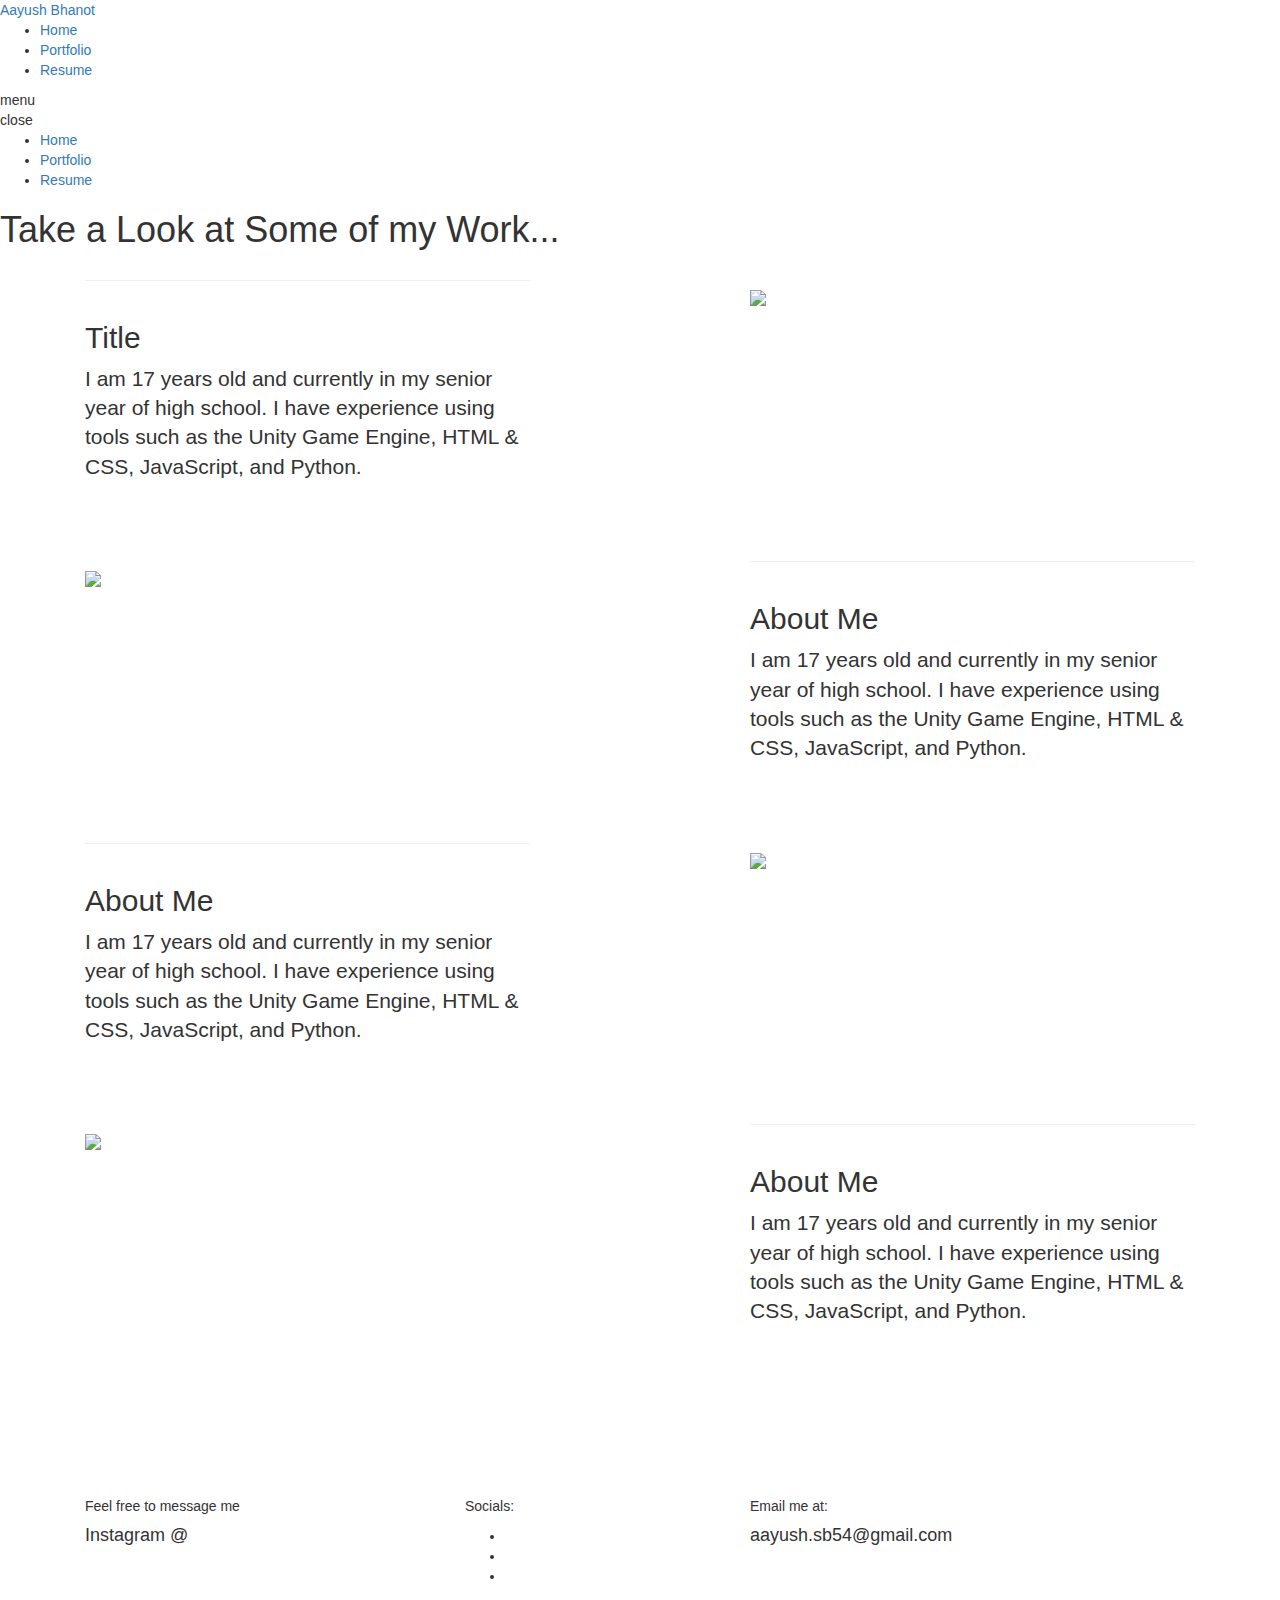
==== portfolio.html @ a263443d "Update portfolio.html" ====
<!DOCTYPE html>
<html lang="en">
<head>
      <meta charset="UTF-8">
      <meta name="viewport" content="width=device-width, initial-scale=1.0">
      <meta http-equiv="X-UA-Compatible" content="ie=edge">
      <meta name="author" content="harrnish">

      <title></title>

      <link rel="stylesheet" href="style.css">

      <link rel="stylesheet" href="https://stackpath.bootstrapcdn.com/bootstrap/4.3.1/css/bootstrap.min.css">
      <script src="https://stackpath.bootstrapcdn.com/bootstrap/4.3.1/js/bootstrap.min.js"></script>
      <meta name="viewport" content="width=device-width,initial-scale=1.0,minimum-scale=1.0,maximum-scale=1.0">
      <link rel='stylesheet' href='https://maxcdn.bootstrapcdn.com/bootstrap/3.3.5/css/bootstrap.min.css'>
      <link rel='stylesheet' href='https://maxcdn.bootstrapcdn.com/font-awesome/4.4.0/css/font-awesome.min.css'>
      <link href="https://fonts.googleapis.com/css?family=Roboto+Mono:10000000,100i,300,300i,400,400i,500,500i,700,600" rel="stylesheet">
    
      <script src="effect1.js"></script>

      <link rel="stylesheet" href="animate.css">
      <script src="effect2.js"></script>

</head>
<body>

    <div class = "wrapper">
        <nav>
            <span id="brand">
                  <a href="index.html">Aayush Bhanot</a>
            </span>

            <ul id="menu">
                  <li><a href="index.html">Home<span></span></a></li>
                  <li><a href="portfolio.html">Portfolio<span></span></a></li>
                  <li><a target="_blank" href="Aayush Bhanot Resume.pdf">Resume<span></span></a></li>
                </ul>

            <div id="toggle">
                  <div class="span">menu</div>
            </div>

      </nav>

      <div id="resize">
            <div class="close-btn">close</div>

            <ul id="menu">
              <li><a href="index.html">Home<span></span></a></li>
              <li><a href="portfolio.html">Portfolio<span></span></a></li>
              <li><a target="_blank" href="Aayush Bhanot Resume.pdf">Resume<span></span></a></li>
            </ul>
      </div>

      <div class="hero">
        <div class="header">
              <h1 class="line anim-typewriter">Take a Look at Some of my Work...</h1>
        </div>
  </div>

  <div   class="content-section-a">
    <div class="container">
      <div class="row">
        <div class="col-lg-5 col-md-6">
          <hr class="section-heading-spacer">
          <div class="clearfix"></div>
          <h2 class="section-heading wow fadeInUp"  data-wow-delay="0.3s">Title</h2>
          <p class="lead wow fadeIn"data-wow-delay="0.3s"> I am 17 years old and currently in my senior year of high school. I have experience using tools such as the Unity Game Engine, HTML & CSS, JavaScript, and Python.</p>
        </div>
        <div class="col-lg-5 col-lg-offset-2 col-sm-6">
          <img class = "wow fadeIn" data-wow-delay="0.3s"style = "width: 100%; max-width: 600px;height: auto; margin-top: 30px;"src="https://dotnet.microsoft.com/static/images/games/unity/unity-engine-landscape-swimlane.png?v=jKQMF03-gMEVDN7AWryoJv1UnVPPRUk-ARydxFV9o5k">
        </div>
      </div>
    </div>
  </div>

  <br>
  <br>

  <div class="content-section-b">
    <div class="container">
      <div class="row">
        <div class="col-lg-5 col-lg-offset-1 col-sm-push-6 col-sm-6">
          <hr class="section-heading-spacer">
          <div class="clearfix"></div>
          <h2 class="section-heading wow fadeInUp"  data-wow-delay="0.4s">About Me</h2>
          <p class="lead wow fadeIn"data-wow-delay="0.4s"> I am 17 years old and currently in my senior year of high school. I have experience using tools such as the Unity Game Engine, HTML & CSS, JavaScript, and Python.</p>
        </div>
        <div class="col-lg-5 col-sm-pull-6 col-sm-6">
            <img class = "wow fadeIn" data-wow-delay="0.4s"style = "width: 100%; max-width: 600px;height: auto; margin-top: 30px;"src="https://dotnet.microsoft.com/static/images/games/unity/unity-engine-landscape-swimlane.png?v=jKQMF03-gMEVDN7AWryoJv1UnVPPRUk-ARydxFV9o5k">
        </div>
      </div>
    </div>
  </div>
  <br>
  <br>
  <div   class="content-section-a">
    <div class="container">
      <div class="row">
        <div class="col-lg-5 col-md-6">
          <hr class="section-heading-spacer">
          <div class="clearfix"></div>
          <h2 class="section-heading wow fadeInUp"  data-wow-delay="0.45s">About Me</h2>
          <p class="lead wow fadeIn"data-wow-delay="0.45s"> I am 17 years old and currently in my senior year of high school. I have experience using tools such as the Unity Game Engine, HTML & CSS, JavaScript, and Python.</p>
        </div>
        <div class="col-lg-5 col-lg-offset-2 col-sm-6">
          <img class = "wow fadeIn" data-wow-delay="0.45s"style = "width: 100%; max-width: 600px;height: auto; margin-top: 30px;"src="https://dotnet.microsoft.com/static/images/games/unity/unity-engine-landscape-swimlane.png?v=jKQMF03-gMEVDN7AWryoJv1UnVPPRUk-ARydxFV9o5k">
        </div>
      </div>
    </div>
  </div>
  <br><br>
  <div class="content-section-b">
    <div class="container">
      <div class="row">
        <div class="col-lg-5 col-lg-offset-1 col-sm-push-6 col-sm-6">
          <hr class="section-heading-spacer">
          <div class="clearfix"></div>
          <h2 class="section-heading wow fadeInUp"  data-wow-delay="0.5s">About Me</h2>
          <p class="lead wow fadeIn"data-wow-delay="0.5s"> I am 17 years old and currently in my senior year of high school. I have experience using tools such as the Unity Game Engine, HTML & CSS, JavaScript, and Python.</p>
        </div>
        <div class="col-lg-5 col-sm-pull-6 col-sm-6">
            <img class = "wow fadeIn" data-wow-delay="0.5s"style = "width: 100%; max-width: 600px;height: auto; margin-top: 30px;"src="https://dotnet.microsoft.com/static/images/games/unity/unity-engine-landscape-swimlane.png?v=jKQMF03-gMEVDN7AWryoJv1UnVPPRUk-ARydxFV9o5k">
        </div>
      </div>
    </div>
  </div>
  <br><br>



















    
  <div class="footer">
    <div class="container">
          <br><br>

          <div class="collab">
                <div class="row">
                      <div class="col-lg-12">
                            <p class="wow fadeInUp"></p>
                      </div>
                </div>
          </div>

          <br>

          <div class="hr">
                <div class="row"></div>
          </div>

          <br><br>

          <div class="info">
                <div class="row">
                      <div class="col-lg-4" id="personal">
                            <p class="wow fadeInUp">Feel free to message me</p>
                            <h4 class="wow fadeInUp" data-wow-delay="0.2s">Instagram @</h4>
                            <br><br>
                      </div>

                      <div class="col-lg-3" id="media">
                            <p class="wow fadeInUp" data-wow-delay="0s">Socials:</p>

                            <ul>
                                <li id="fb" class="wow fadeInUp" data-wow-delay="0.4s"><a target="_blank" href = "https://codepen.io/AayushBh" style = "color: white; ">&nbsp;&nbsp;CodePen</a></li>
                                <li id="ig" class="wow fadeInUp" data-wow-delay="0.6s"><a target="_blank" href = "https://codepen.io/AayushBh" style = "color: white; ">Instagram</a></li>
                                <li id="tw" class="wow fadeInUp" data-wow-delay="0.7s"><a target="_blank" href = "https://simmer.io/@AayushB" style = "color: white; ">Simmer.io</a></li>
                            </ul>

                            <br><br>
                      </div>

                      <div class="col-lg-4" id="address">
                            <p class="wow fadeInUp" data-wow-delay="0.3s"> Email me at: </p>
                            <h4 class="wow fadeInUp" data-wow-delay="0.2s"> aayush.sb54@gmail.com </h4>
                            <br><br>
                      </div>
                </div>
          </div>
    </div>
</div>
<!--------------- footer ends here --------------->

<br><br><br><br>





    </div>


    <script src="https://cdnjs.cloudflare.com/ajax/libs/gsap/2.1.2/TweenMax.min.js"></script>

    <script src="https://code.jquery.com/jquery-3.4.1.js"></script>
    <script type="text/javascript">


    $("#toggle").click(function() {
          $(this).toggleClass('on');
          $("#resize").toggleClass("active");
    });

    $("#resize ul li a").click(function() {
          $(this).toggleClass('on');
          $("#resize").toggleClass("active");
    });

    $(".close-btn").click(function() {
          $(this).toggleClass('on');
          $("#resize").toggleClass("active");
    });




    TweenMax.from("#brand", 1, {
            delay: 0.25,
            y: 5,
            opacity: 0,
            ease: Expo.easeInOut
      })

      TweenMax.staggerFrom("#menu li a", 1, {
            delay: 0.4,
            opacity: 0,
            ease: Expo.easeInOut
      }, 0.1);



    new WOW().init();

    </script>
</body>




</html>
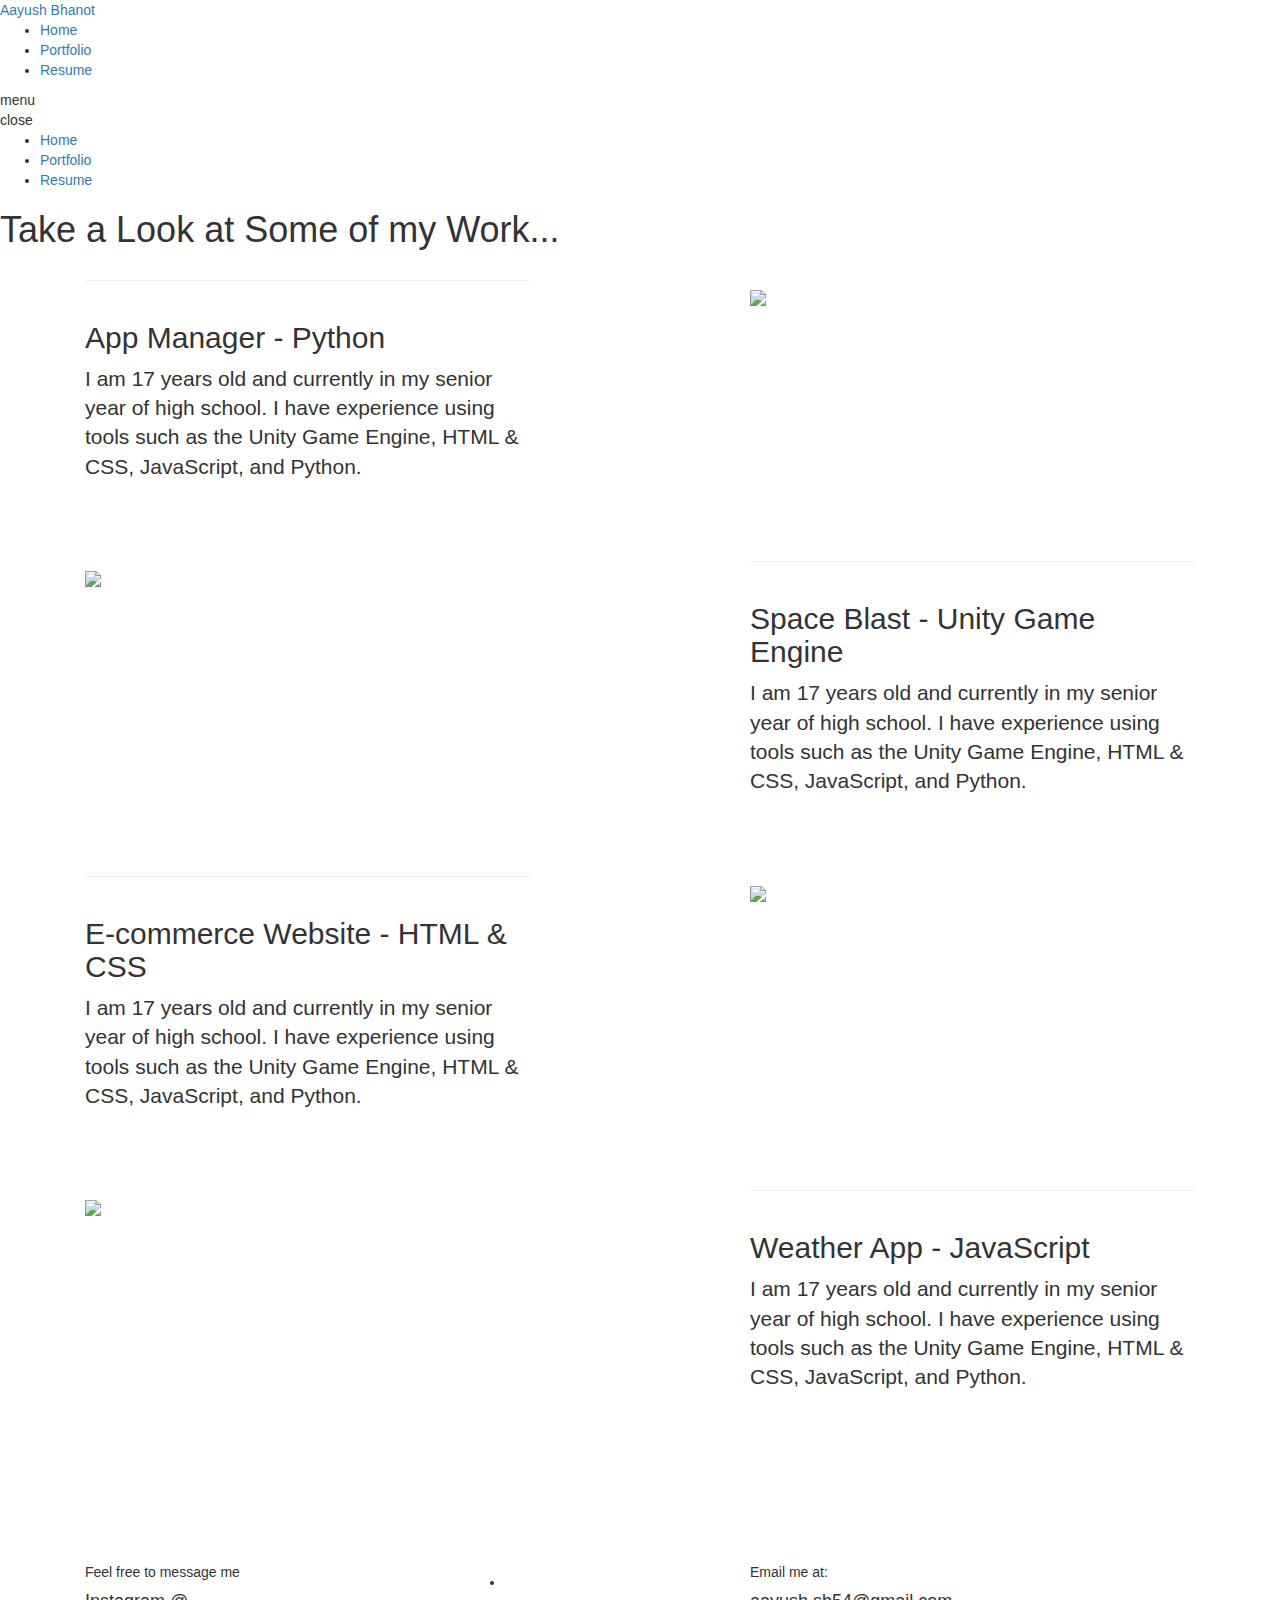
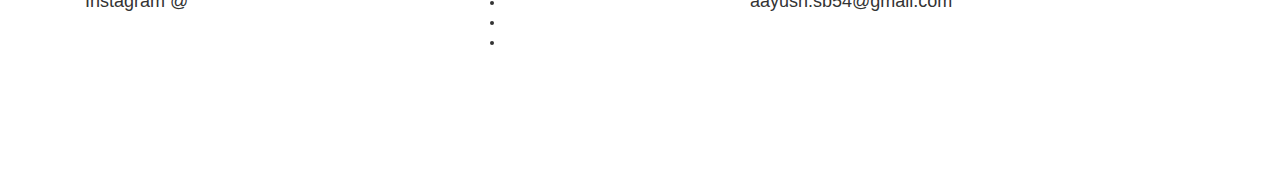
==== commit b1cc43e0: "Additions" ====
--- a/portfolio.html
+++ b/portfolio.html
@@ -56,6 +56,7 @@
       <div class="hero">
         <div class="header">
               <h1 class="line anim-typewriter">Take a Look at Some of my Work...</h1>
+              
         </div>
   </div>
 
@@ -65,7 +66,7 @@
         <div class="col-lg-5 col-md-6">
           <hr class="section-heading-spacer">
           <div class="clearfix"></div>
-          <h2 class="section-heading wow fadeInUp"  data-wow-delay="0.3s">Title</h2>
+          <h2 class="section-heading wow fadeInUp"  data-wow-delay="0.3s">App Manager - Python</h2>
           <p class="lead wow fadeIn"data-wow-delay="0.3s"> I am 17 years old and currently in my senior year of high school. I have experience using tools such as the Unity Game Engine, HTML & CSS, JavaScript, and Python.</p>
         </div>
         <div class="col-lg-5 col-lg-offset-2 col-sm-6">
@@ -84,7 +85,7 @@
         <div class="col-lg-5 col-lg-offset-1 col-sm-push-6 col-sm-6">
           <hr class="section-heading-spacer">
           <div class="clearfix"></div>
-          <h2 class="section-heading wow fadeInUp"  data-wow-delay="0.4s">About Me</h2>
+          <h2 class="section-heading wow fadeInUp"  data-wow-delay="0.4s">Space Blast - Unity Game Engine</h2>
           <p class="lead wow fadeIn"data-wow-delay="0.4s"> I am 17 years old and currently in my senior year of high school. I have experience using tools such as the Unity Game Engine, HTML & CSS, JavaScript, and Python.</p>
         </div>
         <div class="col-lg-5 col-sm-pull-6 col-sm-6">
@@ -101,7 +102,7 @@
         <div class="col-lg-5 col-md-6">
           <hr class="section-heading-spacer">
           <div class="clearfix"></div>
-          <h2 class="section-heading wow fadeInUp"  data-wow-delay="0.45s">About Me</h2>
+          <h2 class="section-heading wow fadeInUp"  data-wow-delay="0.45s">E-commerce Website - HTML & CSS</h2>
           <p class="lead wow fadeIn"data-wow-delay="0.45s"> I am 17 years old and currently in my senior year of high school. I have experience using tools such as the Unity Game Engine, HTML & CSS, JavaScript, and Python.</p>
         </div>
         <div class="col-lg-5 col-lg-offset-2 col-sm-6">
@@ -117,7 +118,7 @@
         <div class="col-lg-5 col-lg-offset-1 col-sm-push-6 col-sm-6">
           <hr class="section-heading-spacer">
           <div class="clearfix"></div>
-          <h2 class="section-heading wow fadeInUp"  data-wow-delay="0.5s">About Me</h2>
+          <h2 class="section-heading wow fadeInUp"  data-wow-delay="0.5s">Weather App - JavaScript</h2>
           <p class="lead wow fadeIn"data-wow-delay="0.5s"> I am 17 years old and currently in my senior year of high school. I have experience using tools such as the Unity Game Engine, HTML & CSS, JavaScript, and Python.</p>
         </div>
         <div class="col-lg-5 col-sm-pull-6 col-sm-6">
@@ -176,12 +177,14 @@
                       </div>
 
                       <div class="col-lg-3" id="media">
-                            <p class="wow fadeInUp" data-wow-delay="0s">Socials:</p>
-
-                            <ul>
-                                <li id="fb" class="wow fadeInUp" data-wow-delay="0.4s"><a target="_blank" href = "https://codepen.io/AayushBh" style = "color: white; ">&nbsp;&nbsp;CodePen</a></li>
-                                <li id="ig" class="wow fadeInUp" data-wow-delay="0.6s"><a target="_blank" href = "https://codepen.io/AayushBh" style = "color: white; ">Instagram</a></li>
-                                <li id="tw" class="wow fadeInUp" data-wow-delay="0.7s"><a target="_blank" href = "https://simmer.io/@AayushB" style = "color: white; ">Simmer.io</a></li>
+                            <p class="wow fadeInUp" data-wow-delay="0s"></p>
+
+                            <ul style = "align-items: center;">
+                                 <li id="fb" class="wow fadeInUp" data-wow-delay="0.4s"><a target="_blank" href = "https://codepen.io/AayushBh" style = "color: white; ">CodePen</a></li>
+                                  <li id="ig" class="wow fadeInUp" data-wow-delay="0.5s"><a target="_blank" href = "https://codepen.io/AayushBh" style = "color: white; ">Instagram</a></li>
+                                  <li id="tw" class="wow fadeInUp" data-wow-delay="0.6s"><a target="_blank" href = "https://simmer.io/@AayushB" style = "color: white; ">Simmer.io</a></li>
+                                  <li id="tw" class="wow fadeInUp" data-wow-delay="0.7s"><a target="_blank" href = "https://github.com/Aayush-B" style = "color: white; ">GitHub</a></li>
+
                             </ul>
 
                             <br><br>
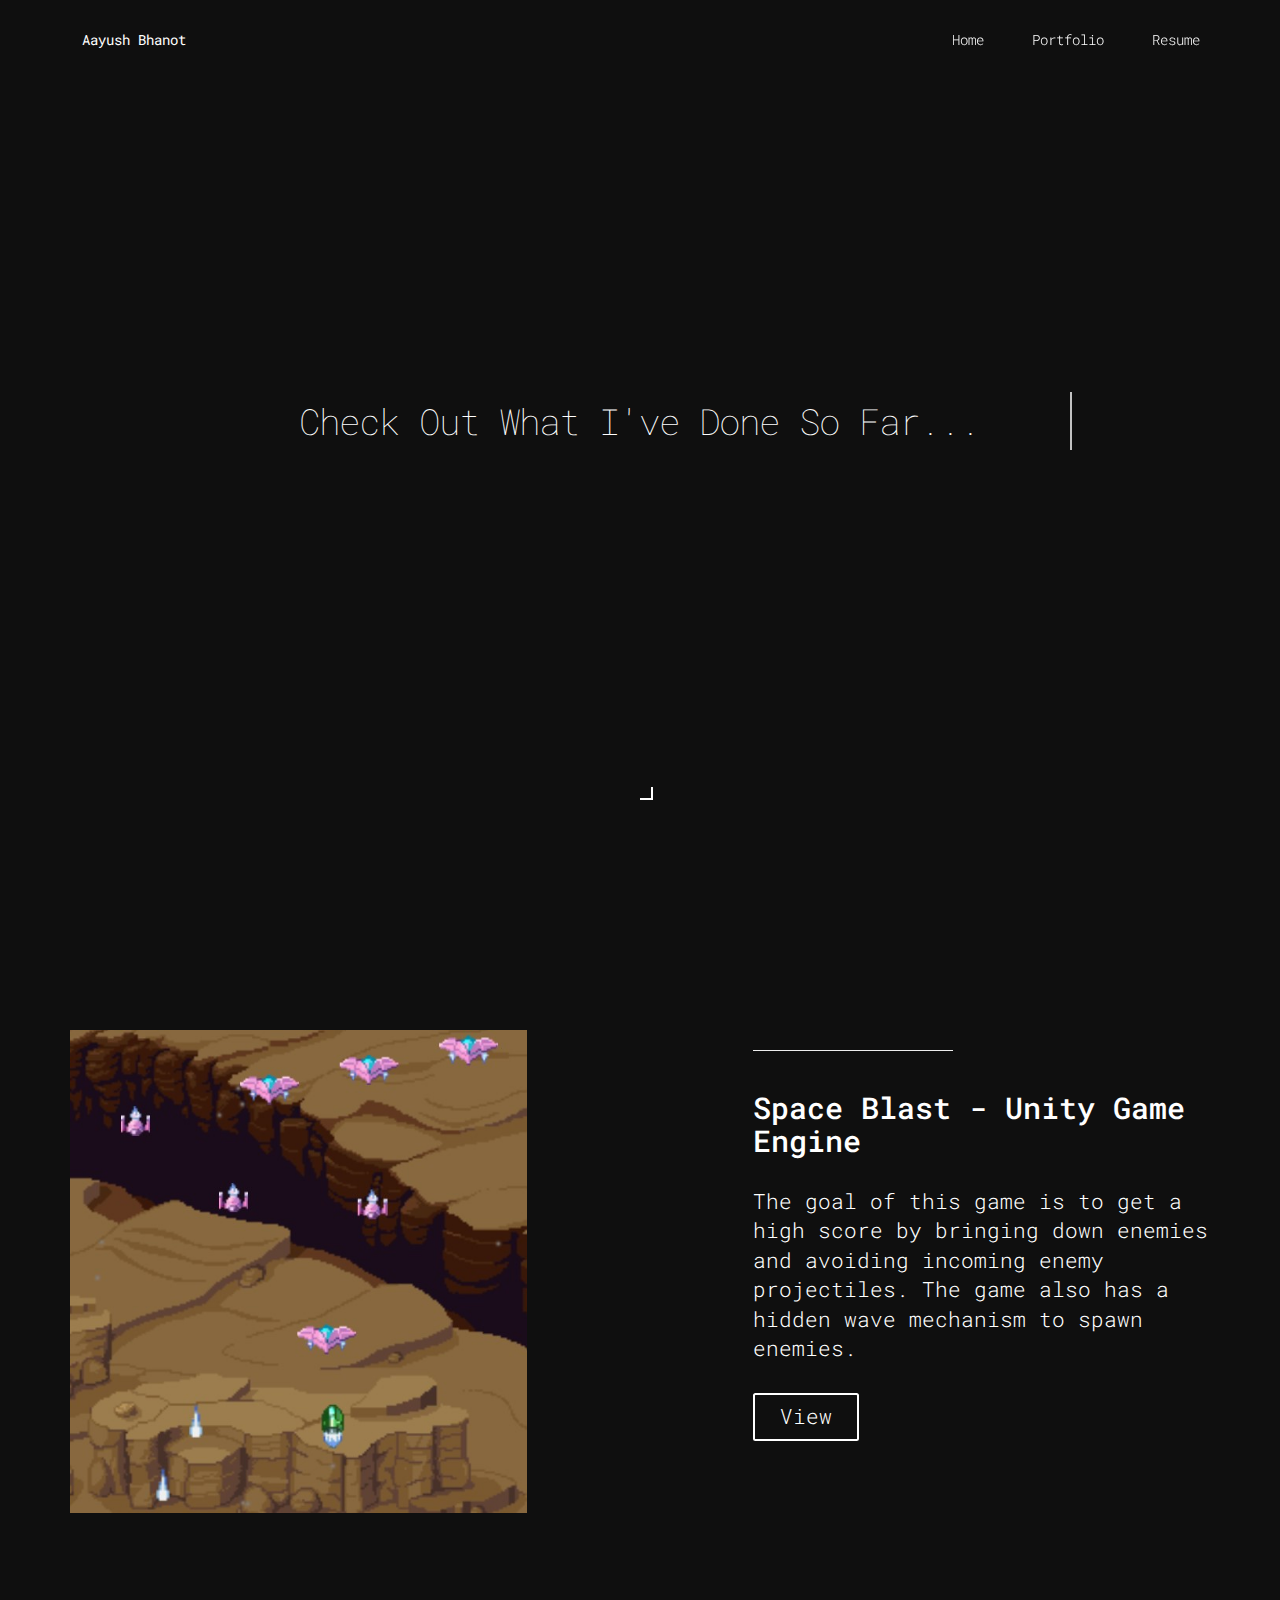
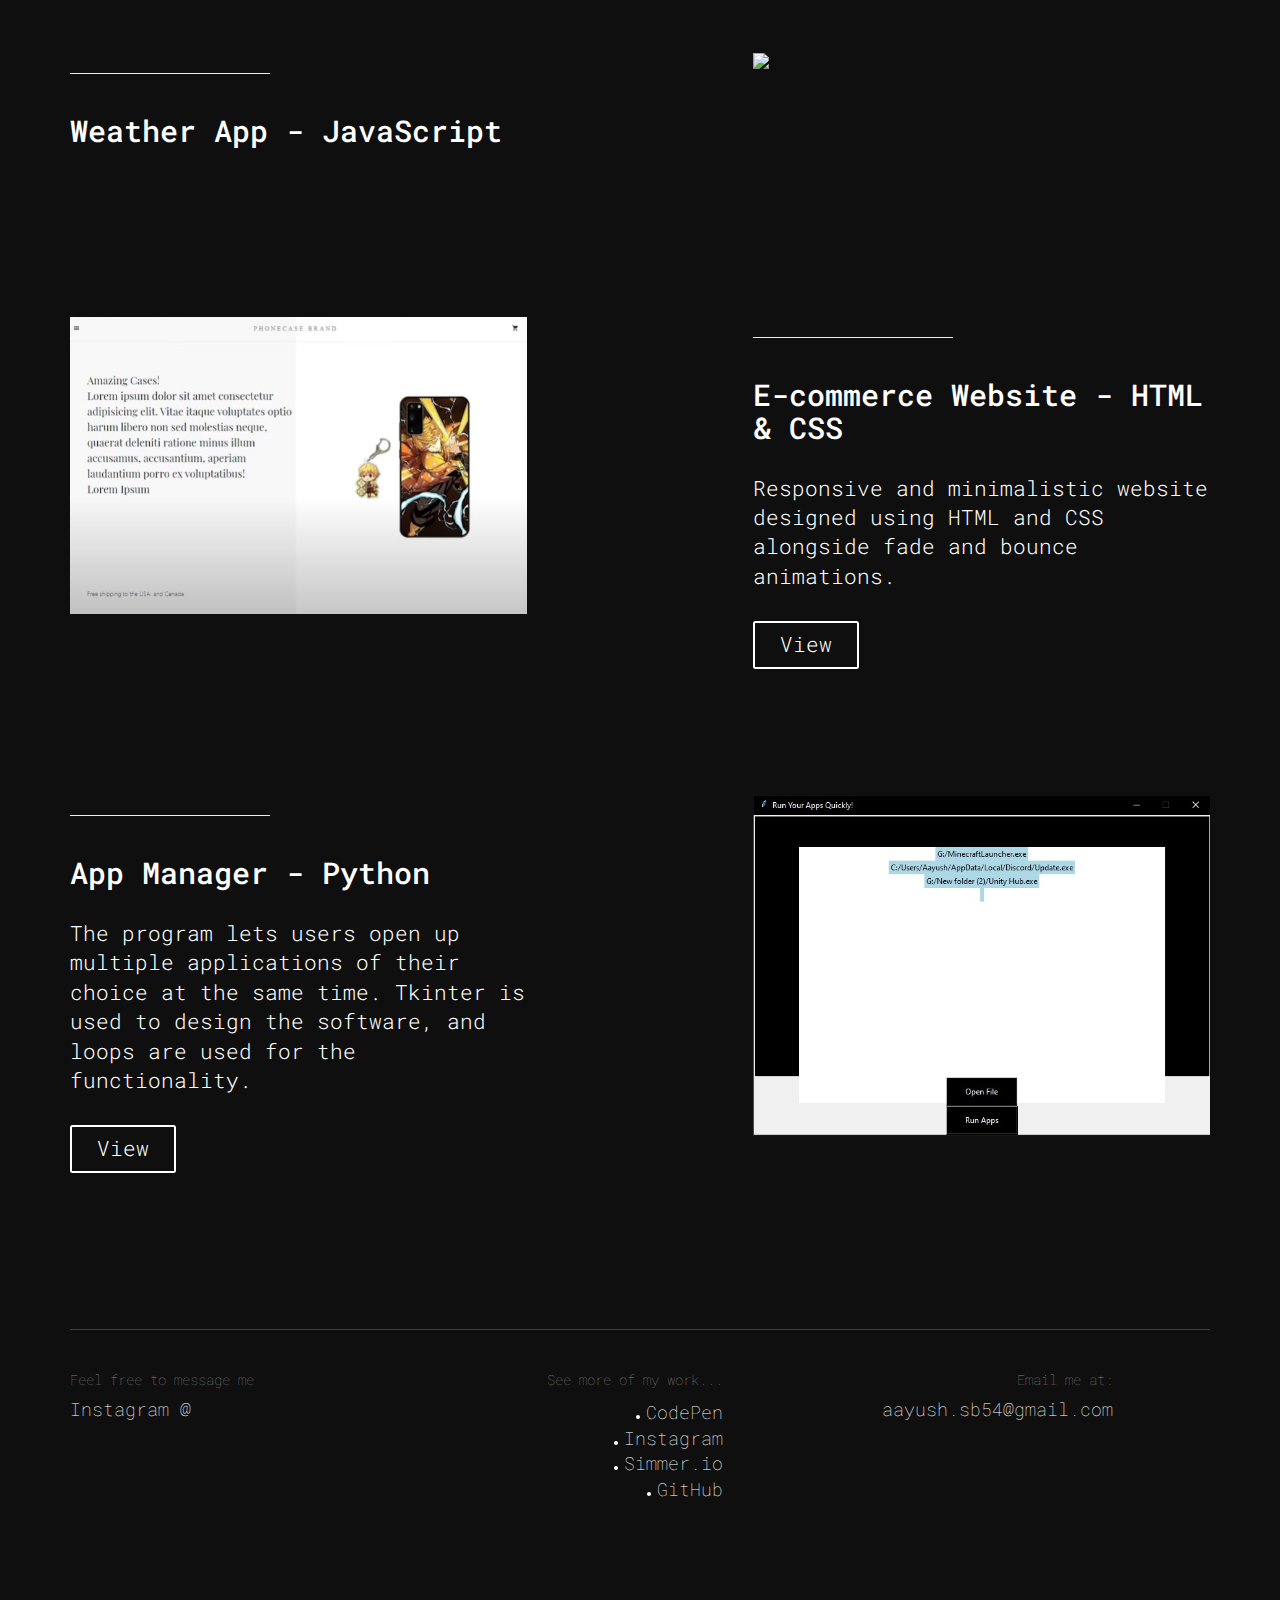
==== commit 67cecb89: "Updated Website" ====
--- a/portfolio.html
+++ b/portfolio.html
@@ -1,16 +1,14 @@
 <!DOCTYPE html>
-<html lang="en">
+<html lang="en" >
 <head>
-      <meta charset="UTF-8">
+  <meta charset="UTF-8">
       <meta name="viewport" content="width=device-width, initial-scale=1.0">
       <meta http-equiv="X-UA-Compatible" content="ie=edge">
-      <meta name="author" content="harrnish">
-
-      <title></title>
-
-      <link rel="stylesheet" href="style.css">
-
-      <link rel="stylesheet" href="https://stackpath.bootstrapcdn.com/bootstrap/4.3.1/css/bootstrap.min.css">
+
+      <title>Aayush Bhanot</title>
+
+      <link rel="stylesheet" href="portfoliostyle.css">
+
       <script src="https://stackpath.bootstrapcdn.com/bootstrap/4.3.1/js/bootstrap.min.js"></script>
       <meta name="viewport" content="width=device-width,initial-scale=1.0,minimum-scale=1.0,maximum-scale=1.0">
       <link rel='stylesheet' href='https://maxcdn.bootstrapcdn.com/bootstrap/3.3.5/css/bootstrap.min.css'>
@@ -20,76 +18,62 @@
       <script src="effect1.js"></script>
 
       <link rel="stylesheet" href="animate.css">
+      
       <script src="effect2.js"></script>
 
 </head>
 <body>
-
-    <div class = "wrapper">
-        <nav>
-            <span id="brand">
-                  <a href="index.html">Aayush Bhanot</a>
-            </span>
-
-            <ul id="menu">
-                  <li><a href="index.html">Home<span></span></a></li>
-                  <li><a href="portfolio.html">Portfolio<span></span></a></li>
-                  <li><a target="_blank" href="Aayush Bhanot Resume.pdf">Resume<span></span></a></li>
-                </ul>
-
-            <div id="toggle">
-                  <div class="span">menu</div>
-            </div>
-
-      </nav>
-
-      <div id="resize">
-            <div class="close-btn">close</div>
-
-            <ul id="menu">
-              <li><a href="index.html">Home<span></span></a></li>
-              <li><a href="portfolio.html">Portfolio<span></span></a></li>
-              <li><a target="_blank" href="Aayush Bhanot Resume.pdf">Resume<span></span></a></li>
-            </ul>
-      </div>
-
-      <div class="hero">
-        <div class="header">
-              <h1 class="line anim-typewriter">Take a Look at Some of my Work...</h1>
-              
-        </div>
-  </div>
-
-  <div   class="content-section-a">
-    <div class="container">
-      <div class="row">
-        <div class="col-lg-5 col-md-6">
-          <hr class="section-heading-spacer">
-          <div class="clearfix"></div>
-          <h2 class="section-heading wow fadeInUp"  data-wow-delay="0.3s">App Manager - Python</h2>
-          <p class="lead wow fadeIn"data-wow-delay="0.3s"> I am 17 years old and currently in my senior year of high school. I have experience using tools such as the Unity Game Engine, HTML & CSS, JavaScript, and Python.</p>
-        </div>
-        <div class="col-lg-5 col-lg-offset-2 col-sm-6">
-          <img class = "wow fadeIn" data-wow-delay="0.3s"style = "width: 100%; max-width: 600px;height: auto; margin-top: 30px;"src="https://dotnet.microsoft.com/static/images/games/unity/unity-engine-landscape-swimlane.png?v=jKQMF03-gMEVDN7AWryoJv1UnVPPRUk-ARydxFV9o5k">
-        </div>
-      </div>
-    </div>
-  </div>
-
-  <br>
-  <br>
-
-  <div class="content-section-b">
+<!-- partial:index.partial.html -->
+<nav>
+  <span id="brand">
+        <a href="index.html">Aayush Bhanot</a>
+  </span>
+
+  <ul id="menu">
+        <li><a href="index.html">Home<span></span></a></li>
+        <li><a href="portfolio.html">Portfolio<span></span></a></li>
+        <li><a target="_blank" href="Aayush Bhanot Resume.pdf">Resume<span></span></a></li>
+  </ul>
+
+  <div id="toggle">
+        <div class="span">menu</div>
+  </div>
+
+</nav>
+
+<div id="resize">
+  <div class="close-btn">close</div>
+
+  <ul id="menu">
+    <li><a href="index.html">Home<span></span></a></li>
+    <li><a href="portfolio.html">Portfolio<span></span></a></li>
+    <li><a target="_blank" href="Aayush Bhanot Resume.pdf">Resume<span></span></a></li>
+  </ul>
+</div>
+
+
+
+<div class="hero">
+  <div class="header">
+        <h1 class="line anim-typewriter">Check Out What I've Done So Far...</h1>
+  </div>
+</div>
+
+<div class="scroll-down"></div>
+
+<br> <br> <br> <br>
+
+<div class="content-section-b">
     <div class="container">
       <div class="row">
         <div class="col-lg-5 col-lg-offset-1 col-sm-push-6 col-sm-6">
           <hr class="section-heading-spacer">
           <div class="clearfix"></div>
           <h2 class="section-heading wow fadeInUp"  data-wow-delay="0.4s">Space Blast - Unity Game Engine</h2>
-          <p class="lead wow fadeIn"data-wow-delay="0.4s"> I am 17 years old and currently in my senior year of high school. I have experience using tools such as the Unity Game Engine, HTML & CSS, JavaScript, and Python.</p>
+          <p class="lead wow fadeIn"data-wow-delay="0.4s">The goal of this game is to get a high score by bringing down enemies and avoiding incoming enemy projectiles. The game also has a hidden wave mechanism to spawn enemies.<br><br> <a href="https://simmer.io/@AayushB/space-blast"target="_blank" class="button1 bouncy">View</a> </p>
         </div>
         <div class="col-lg-5 col-sm-pull-6 col-sm-6">
-            <img class = "wow fadeIn" data-wow-delay="0.4s"style = "width: 100%; max-width: 600px;height: auto; margin-top: 30px;"src="https://dotnet.microsoft.com/static/images/games/unity/unity-engine-landscape-swimlane.png?v=jKQMF03-gMEVDN7AWryoJv1UnVPPRUk-ARydxFV9o5k">
+            <a target="_blank" href = "https://simmer.io/@AayushB/space-blast"><img class = "wow fadeIn img-responsive" data-wow-delay="0.4s" src = "Screenshot_1.jpg"></a>
         </div>
       </div>
     </div>
@@ -102,11 +86,11 @@
         <div class="col-lg-5 col-md-6">
           <hr class="section-heading-spacer">
           <div class="clearfix"></div>
-          <h2 class="section-heading wow fadeInUp"  data-wow-delay="0.45s">E-commerce Website - HTML & CSS</h2>
-          <p class="lead wow fadeIn"data-wow-delay="0.45s"> I am 17 years old and currently in my senior year of high school. I have experience using tools such as the Unity Game Engine, HTML & CSS, JavaScript, and Python.</p>
+          <h2 class="section-heading wow fadeInUp"  data-wow-delay="0.45s">Weather App - JavaScript</h2>
+          <p class="lead wow fadeIn"data-wow-delay="0.45s"> </p>
         </div>
         <div class="col-lg-5 col-lg-offset-2 col-sm-6">
-          <img class = "wow fadeIn" data-wow-delay="0.45s"style = "width: 100%; max-width: 600px;height: auto; margin-top: 30px;"src="https://dotnet.microsoft.com/static/images/games/unity/unity-engine-landscape-swimlane.png?v=jKQMF03-gMEVDN7AWryoJv1UnVPPRUk-ARydxFV9o5k">
+          <img class = "wow fadeIn img-responsive" data-wow-delay="0.45s" src="https://dotnet.microsoft.com/static/images/games/unity/unity-engine-landscape-swimlane.png?v=jKQMF03-gMEVDN7AWryoJv1UnVPPRUk-ARydxFV9o5k">
         </div>
       </div>
     </div>
@@ -118,143 +102,129 @@
         <div class="col-lg-5 col-lg-offset-1 col-sm-push-6 col-sm-6">
           <hr class="section-heading-spacer">
           <div class="clearfix"></div>
-          <h2 class="section-heading wow fadeInUp"  data-wow-delay="0.5s">Weather App - JavaScript</h2>
-          <p class="lead wow fadeIn"data-wow-delay="0.5s"> I am 17 years old and currently in my senior year of high school. I have experience using tools such as the Unity Game Engine, HTML & CSS, JavaScript, and Python.</p>
+          <h2 class="section-heading wow fadeInUp"  data-wow-delay="0.5s">E-commerce Website - HTML & CSS</h2>
+          <p class="lead wow fadeIn"data-wow-delay="0.5s"> Responsive and minimalistic website designed using HTML and CSS alongside fade and bounce animations.  <br><br> <a href="https://github.com/Aayush-B/E-commerce-Website-Concept" target="_blank" class="button1 bouncy">View</a></p>
         </div>
         <div class="col-lg-5 col-sm-pull-6 col-sm-6">
-            <img class = "wow fadeIn" data-wow-delay="0.5s"style = "width: 100%; max-width: 600px;height: auto; margin-top: 30px;"src="https://dotnet.microsoft.com/static/images/games/unity/unity-engine-landscape-swimlane.png?v=jKQMF03-gMEVDN7AWryoJv1UnVPPRUk-ARydxFV9o5k">
-        </div>
-      </div>
-    </div>
-  </div>
-  <br><br>
-
-
-
-
-
-
-
-
-
-
-
-
-
-
-
-
-
-
-
-    
-  <div class="footer">
-    <div class="container">
-          <br><br>
-
-          <div class="collab">
-                <div class="row">
-                      <div class="col-lg-12">
-                            <p class="wow fadeInUp"></p>
-                      </div>
-                </div>
+           <a href="https://github.com/Aayush-B/E-commerce-Website-Concept"target="_blank"><img class = "wow fadeIn img-responsive" data-wow-delay="0.5s" src = "Screenshot_3.jpg"> </a> 
+        </div>
+      </div>
+    </div>
+  </div>
+
+  <div   class="content-section-a">
+      <div class="container">
+        <div class="row">
+          <div class="col-lg-5 col-md-6">
+            <hr class="section-heading-spacer">
+            <div class="clearfix"></div>
+            <h2 class="section-heading wow fadeInUp"  data-wow-delay="0.3s"> App Manager - Python</h2>
+            <p class="lead wow fadeIn"data-wow-delay="0.3s"> The program lets users open up multiple applications of their choice at the same time. Tkinter is used to design the software, and loops are used for the functionality. <br><br> <a href="https://github.com/Aayush-B/SoftwareManagerApp" target="_blank" class="button1 bouncy">View</a>
+            </p>
           </div>
-
-          <br>
-
-          <div class="hr">
-                <div class="row"></div>
+          <div class="col-lg-5 col-lg-offset-2 col-sm-6">
+           <a href = "https://github.com/Aayush-B/SoftwareManagerApp"target="_blank"> <img class = "wow fadeIn img-responsive" data-wow-delay="0.3s" src = "Screenshot_2.jpg"></a>
           </div>
-
-          <br><br>
-
-          <div class="info">
-                <div class="row">
-                      <div class="col-lg-4" id="personal">
-                            <p class="wow fadeInUp">Feel free to message me</p>
-                            <h4 class="wow fadeInUp" data-wow-delay="0.2s">Instagram @</h4>
-                            <br><br>
-                      </div>
-
-                      <div class="col-lg-3" id="media">
-                            <p class="wow fadeInUp" data-wow-delay="0s"></p>
-
-                            <ul style = "align-items: center;">
-                                 <li id="fb" class="wow fadeInUp" data-wow-delay="0.4s"><a target="_blank" href = "https://codepen.io/AayushBh" style = "color: white; ">CodePen</a></li>
-                                  <li id="ig" class="wow fadeInUp" data-wow-delay="0.5s"><a target="_blank" href = "https://codepen.io/AayushBh" style = "color: white; ">Instagram</a></li>
-                                  <li id="tw" class="wow fadeInUp" data-wow-delay="0.6s"><a target="_blank" href = "https://simmer.io/@AayushB" style = "color: white; ">Simmer.io</a></li>
-                                  <li id="tw" class="wow fadeInUp" data-wow-delay="0.7s"><a target="_blank" href = "https://github.com/Aayush-B" style = "color: white; ">GitHub</a></li>
-
-                            </ul>
-
-                            <br><br>
-                      </div>
-
-                      <div class="col-lg-4" id="address">
-                            <p class="wow fadeInUp" data-wow-delay="0.3s"> Email me at: </p>
-                            <h4 class="wow fadeInUp" data-wow-delay="0.2s"> aayush.sb54@gmail.com </h4>
-                            <br><br>
-                      </div>
-                </div>
-          </div>
-    </div>
+        </div>
+      </div>
+    </div>
+<!-- partial -->
+  <script src='https://maxcdn.bootstrapcdn.com/bootstrap/3.3.5/js/bootstrap.min.js'></script>
+<script src='https://cdnjs.cloudflare.com/ajax/libs/jquery/2.1.3/jquery.min.js'></script>
+<div class="footer">
+  <div class="container">
+        <br><br>
+
+        <div class="collab">
+              <div class="row">
+                    <div class="col-lg-12">
+                          <p class="wow fadeInUp"></p>
+                    </div>
+              </div>
+        </div>
+
+        <br>
+
+        <div class="hr">
+              <div class="row"></div>
+        </div>
+
+        <br><br>
+
+        <div class="info">
+              <div class="row">
+                    <div class="col-lg-4" id="personal">
+                          <p class="wow fadeInUp">Feel free to message me</p>
+                          <h4 class="wow fadeInUp" data-wow-delay="0.2s">Instagram @</h4>
+                          <br><br>
+                    </div>
+
+                    <div class="col-lg-3" id="media">
+                          <p class="wow fadeInUp" data-wow-delay="0s">See more of my work...</p>
+
+                          <ul style = "align-items: center;">
+                               <li id="fb" class="wow fadeInUp" data-wow-delay="0.4s"><a target="_blank" href = "https://codepen.io/AayushBh" style = "color: white; ">CodePen</a></li>
+                                <li id="ig" class="wow fadeInUp" data-wow-delay="0.5s"><a target="_blank" href = "https://codepen.io/AayushBh" style = "color: white; ">Instagram</a></li>
+                                <li id="tw" class="wow fadeInUp" data-wow-delay="0.6s"><a target="_blank" href = "https://simmer.io/@AayushB" style = "color: white; ">Simmer.io</a></li>
+                                <li id="tw" class="wow fadeInUp" data-wow-delay="0.7s"><a target="_blank" href = "https://github.com/Aayush-B" style = "color: white; ">GitHub</a></li>
+
+                          </ul>
+
+                          <br><br>
+                    </div>
+
+                    <div class="col-lg-4" id="address">
+                          <p class="wow fadeInUp" data-wow-delay="0.3s"> Email me at: </p>
+                          <h4 class="wow fadeInUp" data-wow-delay="0.2s"> aayush.sb54@gmail.com </h4>
+                          <br><br>
+                    </div>
+              </div>
+        </div>
+  </div>
 </div>
-<!--------------- footer ends here --------------->
-
-<br><br><br><br>
-
-
-
-
-
-    </div>
-
-
-    <script src="https://cdnjs.cloudflare.com/ajax/libs/gsap/2.1.2/TweenMax.min.js"></script>
-
-    <script src="https://code.jquery.com/jquery-3.4.1.js"></script>
-    <script type="text/javascript">
-
-
-    $("#toggle").click(function() {
-          $(this).toggleClass('on');
-          $("#resize").toggleClass("active");
-    });
-
-    $("#resize ul li a").click(function() {
-          $(this).toggleClass('on');
-          $("#resize").toggleClass("active");
-    });
-
-    $(".close-btn").click(function() {
-          $(this).toggleClass('on');
-          $("#resize").toggleClass("active");
-    });
-
-
-
-
-    TweenMax.from("#brand", 1, {
-            delay: 0.25,
-            y: 5,
-            opacity: 0,
-            ease: Expo.easeInOut
-      })
-
-      TweenMax.staggerFrom("#menu li a", 1, {
-            delay: 0.4,
-            opacity: 0,
-            ease: Expo.easeInOut
-      }, 0.1);
-
-
-
-    new WOW().init();
-
-    </script>
+<br> <br> <br> <br>
+
+<script src="https://cdnjs.cloudflare.com/ajax/libs/gsap/2.1.2/TweenMax.min.js"></script>
+
+<script src="https://code.jquery.com/jquery-3.4.1.js"></script>
+<script type="text/javascript">
+
+
+$("#toggle").click(function() {
+      $(this).toggleClass('on');
+      $("#resize").toggleClass("active");
+});
+
+$("#resize ul li a").click(function() {
+      $(this).toggleClass('on');
+      $("#resize").toggleClass("active");
+});
+
+$(".close-btn").click(function() {
+      $(this).toggleClass('on');
+      $("#resize").toggleClass("active");
+});
+
+
+
+
+TweenMax.from("#brand", 1, {
+        delay: 0.25,
+        y: 5,
+        opacity: 0,
+        ease: Expo.easeInOut
+  })
+
+  TweenMax.staggerFrom("#menu li a", 1, {
+        delay: 0.4,
+        opacity: 0,
+        ease: Expo.easeInOut
+  }, 0.1);
+
+
+
+new WOW().init();
+
+</script>
 </body>
-
-
-
-
-</html>+</html>
--- a/portfoliostyle.css
+++ b/portfoliostyle.css
@@ -0,0 +1,460 @@
+body,
+html {
+    width: 100%;
+    height: 100%;
+        font-family: "Roboto Mono" !important;
+    background: #0f0f0f !important;
+    color: #fff !important;
+}
+
+
+.lead {
+    font-size: 18px;
+    font-weight: 400;
+}
+
+
+.network-name {
+    text-transform: uppercase;
+    font-size: 14px;
+    font-weight: 400;
+    letter-spacing: 2px;
+}
+
+.content-section-a {
+    padding: 50px 0;
+}
+
+.content-section-b {
+    padding: 50px 0;
+
+}
+
+.section-heading {
+    margin-bottom: 30px;
+}
+
+.section-heading-spacer {
+    float: left;
+    width: 200px;
+}
+.line {
+    width: 24em;
+    top: 50%;
+    margin: auto;
+    border-right: 2px solid rgba(255, 255, 255, 0.75);
+    text-align: center;
+    white-space: nowrap;
+    overflow: hidden;
+    transform: translateY(-50%);
+}
+
+.anim-typewriter {
+    animation: typewriter 4s steps(36) 1s 1 normal both,
+    blinkTextCussor 500ms steps(36) infinite normal;
+}
+
+@keyframes typewriter {
+    from {
+          width: 0;
+    }
+    to {
+          width: 18em;
+    }
+}
+
+@media(max-width: 768px) {
+    @keyframes typewriter {
+          from {
+                width: 0;
+          }
+          to {
+                width: 17em;
+          }
+    }
+}
+
+@keyframes blinkTextCussor {
+    from {
+          border-right-color: rgba(255, 255, 255, 0.75);
+    }
+    to {
+          border-right-color: transparent;
+    }
+}
+
+/*--------------- navigation --------------- */
+nav {
+    width: 100%;
+    background: #0f0f0f;
+    height: 80px;
+    position: fixed;
+    z-index: 1;
+}
+
+nav #brand {
+    float: left;
+    display: block;
+    margin-left: 82px;
+    line-height: 80px;
+}
+
+nav #brand a {
+    color: #fff;
+    transition: all 0.3s ease-out;
+}
+
+nav #brand a:hover {
+    text-decoration: none;
+}
+
+nav #menu {
+    float: left;
+    right: 80px;
+    position: fixed;
+}
+
+nav #menu li {
+    padding-left: 40px;
+    display: inline-block;
+    cursor: pointer;
+    font-weight: 300;
+    line-height: 80px;
+    position: relative;
+    transition: all 0.3s ease-out;
+}
+
+nav #menu li span {
+    font-weight: 700;
+}
+
+nav #menu li a {
+    color: #fff;
+}
+
+nav #menu li a:hover {
+    text-decoration: none;
+}
+
+#toggle {
+    position: absolute;
+    right: 30px;
+    top: 20px;
+    font-weight: 300;
+    z-index: 2;
+    width: 30px;
+    height: 30px;
+    cursor: pointer;
+    float: right;
+    transition: all 0.3s ease-out;
+    visibility: hidden;
+    opacity: 0;
+}
+
+.close-btn {
+    position: absolute;
+    right: 16px;
+    font-weight: 300;
+    z-index: 2;
+    cursor: pointer;
+    top: -2px;
+    line-height: 80px;
+}
+
+#resize {
+    z-index: 1;
+    top: 0px;
+    position: fixed;
+    background: #0f0f0f;
+    width: 100%;
+    height: 100%;
+    visibility: hidden;
+    opacity: 0;
+    transition: all 1s ease-out;
+}
+
+#resize #menu {
+    height: 90px;
+    position: absolute;
+    left: 45%;
+    transform: translateX(-40%);
+    text-align: center;
+    display: table-cell;
+    vertical-align: center;
+}
+
+#resize #menu li {
+    display: block;
+    text-align: center;
+    padding: 10px 0;
+    font-size: 50px;
+    min-height: 50px;
+    font-weight: bold;
+    cursor: pointer;
+    transition: all 0.3s ease-out;
+}
+
+#resize li:nth-child(1) {
+    margin-top: 140px;
+}
+
+#resize #menu li a {
+    color: #fff;
+}
+
+#resize #menu li a:hover {
+    text-decoration: none;
+}
+
+#resize.active {
+    visibility: visible;
+    opacity: 1;
+}
+
+@media(max-width: 750px) {
+    #toggle {
+          visibility: visible;
+          opacity: 1;
+          margin-top: 6px;
+          margin-right: 4px;
+    }
+
+    nav #brand {
+          margin-left: 24px;
+    }
+
+    #menu a {
+          font-size: 20px;
+          font-weight: 300;
+    }
+
+    #resize li span {
+          font-weight: bolder;
+    }
+
+    nav #menu {
+          display: none;
+    }
+}
+
+@media(min-width: 768px) {
+    #resize {
+          visibility: hidden !important;
+    }
+}
+
+/*--------------- hero section --------------- */
+.hero {
+    height: 100vh;
+    display: flex;
+    align-items: center;
+    justify-content: center;
+}
+
+.hero h1 {
+    font-weight: lighter;
+    text-align: center;
+    letter-spacing: -2px;
+    line-height: 58px;
+    
+}
+
+@media(max-width: 768px) {
+    .header h1 {
+          font-size: 16px;
+    }
+}
+
+/*--------------- scroll down icon animation --------------- */
+.scroll-down {
+    position: absolute;
+    left: 50%;
+    bottom: 100px;
+    display: block;
+    text-align: center;
+    font-size: 20px;
+    z-index: 0;
+    text-decoration: none;
+    text-shadow: 0;
+    width: 13px;
+    height: 13px;
+    border-bottom: 2px solid #fff;
+    border-right: 2px solid #fff;
+    animation: fade_move_down 3s cubic-bezier(0.19, 1, 0.22, 1) infinite;
+}
+
+@keyframes fade_move_down {
+    0% {
+          transform: translate(0, -20px) rotate(45deg);
+          opacity: 0;
+    }
+    50% {
+          opacity: 1;
+    }
+    100% {
+          transform: translate(0, 20px) rotate(45deg);
+          opacity: 0;
+    }
+}
+
+
+/*--------------- footer section --------------- */
+.collab {
+    text-align: right;
+}
+
+.collab p {
+    font-weight: lighter !important;
+    margin-bottom: 20px;
+}
+
+.hr {
+    background: rgba(255, 255, 255, 0.2);
+    height: 1px;
+}
+
+.info h4 {
+    font-size: 18px;
+    font-weight: lighter;
+}
+
+.info p {
+    color: grey;
+    font-weight: lighter;
+}
+
+.info li {
+    font-weight: lighter;
+    color: #fff;
+    font-size: 18px;
+    padding-left: 20px;
+}
+
+#fb::before {
+    display: inline-block;
+    content: '';
+    border-radius: 100%;
+    height: 4px;
+    width: 4px;
+    margin-right: 6px;
+    background: #ffffff;
+}
+
+
+#ig::before {
+    display: inline-block;
+    content: '';
+    border-radius: 100%;
+    height: 4px;
+    width: 4px;
+    margin-right: 6px;
+    background: #ffffff;
+}
+
+
+#tw::before {
+    display: inline-block;
+    content: '';
+    border-radius: 100%;
+    height: 4px;
+    width: 4px;
+    margin-right: 6px;
+    background: #ffffff;
+}
+
+
+#yt::before {
+    display: inline-block;
+    content: '';
+    border-radius: 100%;
+    height: 4px;
+    width: 4px;
+    margin-right: 6px;
+    background: #ffffff;
+}
+
+#media, #address {
+    text-align: right;
+}
+
+#media ul {
+    list-style: none;
+}
+
+#media ul li {
+    display: inline-block;
+}
+
+@media(max-width: 768px) {
+    .collab, #personal, #media, #address {
+          text-align: center;
+    }
+
+    .info ul {
+          margin: 0 0 0 -22px;
+          padding: 0;
+    }
+}
+
+.content-section-a {
+    padding: 50px 0;
+}
+
+.content-section-b {
+    padding: 50px 0;
+}
+
+.section-heading {
+    margin-bottom: 30px;
+}
+
+  a {
+    color: white;
+  }
+  a:hover{
+      font-weight: bolder;
+  }
+
+  
+/*--------------- buttons --------------- */
+
+a.button1{
+    display:inline-block;
+    padding:0.35em 1.2em;
+    border:0.1em solid #FFFFFF;
+    margin:0 0.3em 0.3em 0;
+    border-radius:0.12em;
+    box-sizing: border-box;
+    text-decoration:none;
+    font-weight:300;
+    color:#FFFFFF;
+    text-align:center;
+    transition: all 0.2s;
+    }
+    a.button1:hover{
+    color:#000000;
+    background-color:#FFFFFF;
+    }
+    @media all and (max-width:30em){
+         a.button1{
+        display:block;
+        margin:0.4em auto;
+        
+    }
+    }
+    .bouncy{
+        animation:bouncy 6s infinite linear;
+        position:relative;
+        }
+        @keyframes bouncy {
+        0%{top:0em}
+        40%{top:0em}
+        43%{top:-1em}
+        46%{top:0em}
+        48%{top:-0.5em}
+        50%{top:0em}
+        100%{top:0em;}
+        }
+    a:visited {
+            color: white;
+          }
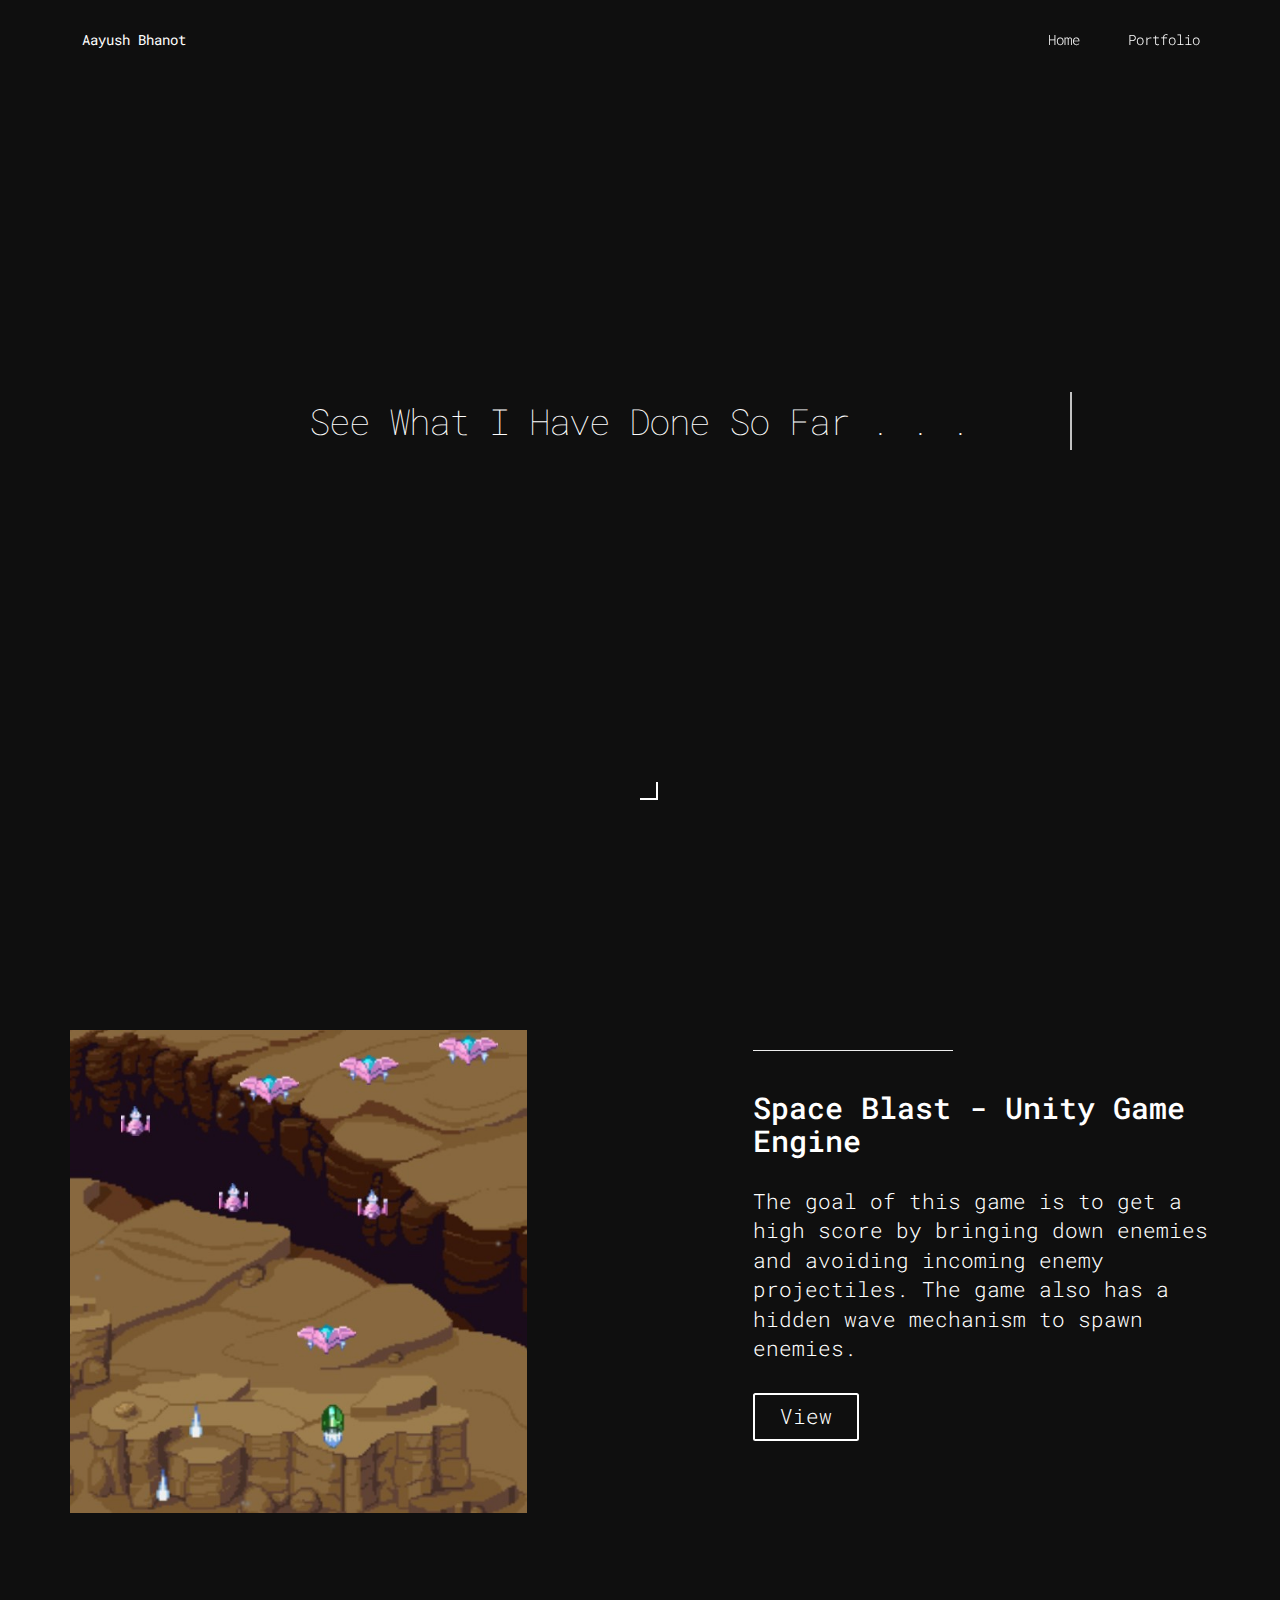
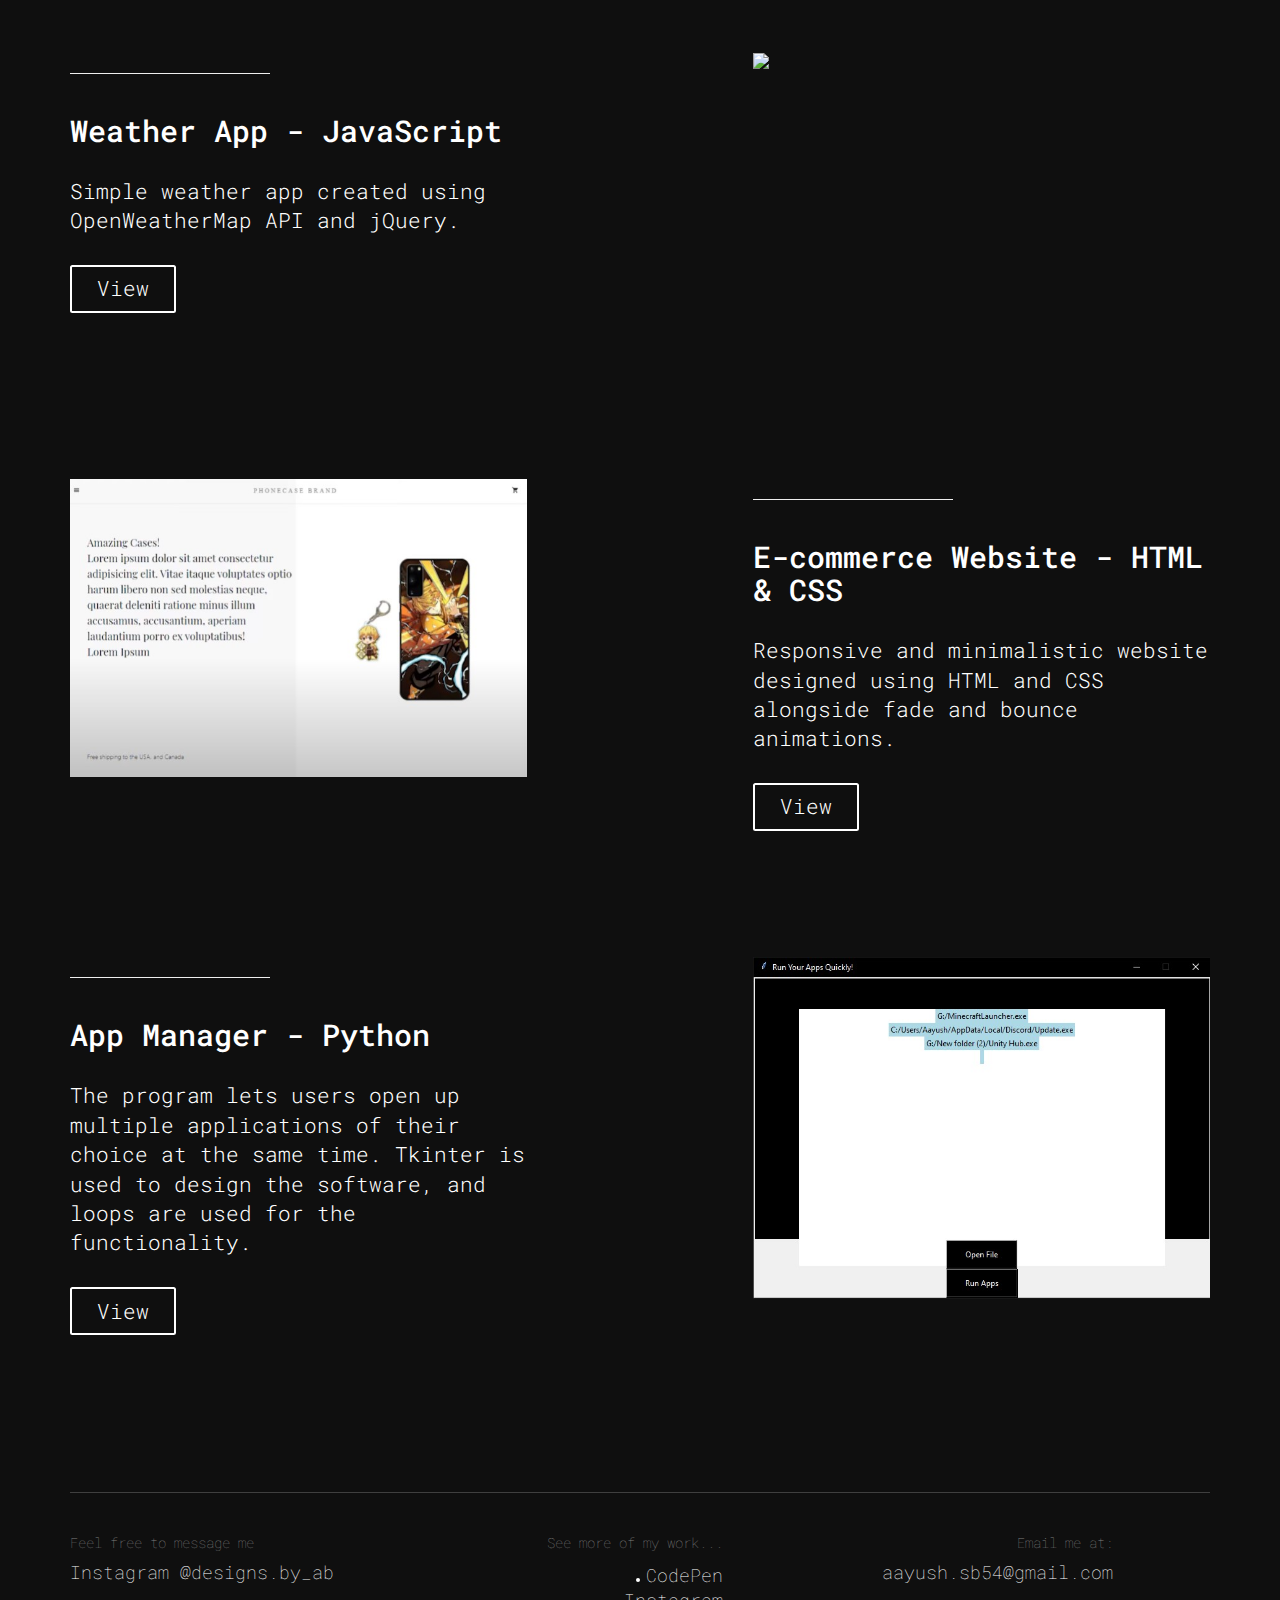
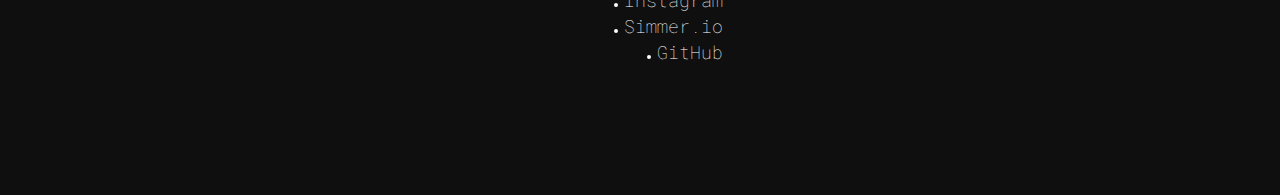
==== commit 37e7e079: "updated website" ====
--- a/portfolio.html
+++ b/portfolio.html
@@ -20,6 +20,33 @@
       <link rel="stylesheet" href="animate.css">
       
       <script src="effect2.js"></script>
+      <script src="https://ajax.googleapis.com/ajax/libs/jquery/3.3.1/jquery.min.js"></script>
+      <script>
+      $(document).ready(function(){
+      // Add smooth scrolling to all links
+      $("a").on('click', function(event) {
+
+       // Make sure this.hash has a value before overriding default behavior
+      if (this.hash !== "") {
+      // Prevent default anchor click behavior
+      event.preventDefault();
+
+      // Store hash
+      var hash = this.hash;
+
+      // Using jQuery's animate() method to add smooth page scroll
+      // The optional number (800) specifies the number of milliseconds it takes to scroll to the specified area
+      $('html, body').animate({
+        scrollTop: $(hash).offset().top
+      }, 650, function(){
+
+        // Add hash (#) to URL when done scrolling (default click behavior)
+        window.location.hash = hash;
+      });
+    } // End if
+  });
+});
+</script>
 
 </head>
 <body>
@@ -32,7 +59,6 @@
   <ul id="menu">
         <li><a href="index.html">Home<span></span></a></li>
         <li><a href="portfolio.html">Portfolio<span></span></a></li>
-        <li><a target="_blank" href="Aayush Bhanot Resume.pdf">Resume<span></span></a></li>
   </ul>
 
   <div id="toggle">
@@ -47,7 +73,6 @@
   <ul id="menu">
     <li><a href="index.html">Home<span></span></a></li>
     <li><a href="portfolio.html">Portfolio<span></span></a></li>
-    <li><a target="_blank" href="Aayush Bhanot Resume.pdf">Resume<span></span></a></li>
   </ul>
 </div>
 
@@ -55,15 +80,15 @@
 
 <div class="hero">
   <div class="header">
-        <h1 class="line anim-typewriter">Check Out What I've Done So Far...</h1>
+        <h1 class="line anim-typewriter">See What I Have Done So Far . . .</h1>
   </div>
 </div>
 
-<div class="scroll-down"></div>
+<a href = "#section1">  <div class="scroll-down"></div>  </a>
 
 <br> <br> <br> <br>
 
-<div class="content-section-b">
+<div class="content-section-b" id = "section1">
     <div class="container">
       <div class="row">
         <div class="col-lg-5 col-lg-offset-1 col-sm-push-6 col-sm-6">
@@ -86,11 +111,12 @@
         <div class="col-lg-5 col-md-6">
           <hr class="section-heading-spacer">
           <div class="clearfix"></div>
-          <h2 class="section-heading wow fadeInUp"  data-wow-delay="0.45s">Weather App - JavaScript</h2>
-          <p class="lead wow fadeIn"data-wow-delay="0.45s"> </p>
+          <h2 class="section-heading wow fadeInUp"  data-wow-delay="0.3s"> Weather App - JavaScript</h2>
+          <p class="lead wow fadeIn"data-wow-delay="0.3s"> Simple weather app created using OpenWeatherMap API and jQuery.  <br><br> <a href="https://github.com/Aayush-B/Weather-App---JavaScript" target="_blank" class="button1 bouncy">View</a>
+          </p>
         </div>
         <div class="col-lg-5 col-lg-offset-2 col-sm-6">
-          <img class = "wow fadeIn img-responsive" data-wow-delay="0.45s" src="https://dotnet.microsoft.com/static/images/games/unity/unity-engine-landscape-swimlane.png?v=jKQMF03-gMEVDN7AWryoJv1UnVPPRUk-ARydxFV9o5k">
+         <a href = "https://github.com/Aayush-B/Weather-App---JavaScript"target="_blank"> <img class = "wow fadeIn img-responsive" data-wow-delay="0.3s" src = "Screenshot_4.jpg"></a>
         </div>
       </div>
     </div>
@@ -155,7 +181,7 @@
               <div class="row">
                     <div class="col-lg-4" id="personal">
                           <p class="wow fadeInUp">Feel free to message me</p>
-                          <h4 class="wow fadeInUp" data-wow-delay="0.2s">Instagram @</h4>
+                          <h4 class="wow fadeInUp" data-wow-delay="0.2s">Instagram @designs.by_ab</h4>
                           <br><br>
                     </div>
 
@@ -164,7 +190,7 @@
 
                           <ul style = "align-items: center;">
                                <li id="fb" class="wow fadeInUp" data-wow-delay="0.4s"><a target="_blank" href = "https://codepen.io/AayushBh" style = "color: white; ">CodePen</a></li>
-                                <li id="ig" class="wow fadeInUp" data-wow-delay="0.5s"><a target="_blank" href = "https://codepen.io/AayushBh" style = "color: white; ">Instagram</a></li>
+                                <li id="ig" class="wow fadeInUp" data-wow-delay="0.5s"><a target="_blank" href = "https://www.instagram.com/designs.by_ab/" style = "color: white; ">Instagram</a></li>
                                 <li id="tw" class="wow fadeInUp" data-wow-delay="0.6s"><a target="_blank" href = "https://simmer.io/@AayushB" style = "color: white; ">Simmer.io</a></li>
                                 <li id="tw" class="wow fadeInUp" data-wow-delay="0.7s"><a target="_blank" href = "https://github.com/Aayush-B" style = "color: white; ">GitHub</a></li>
 
--- a/portfoliostyle.css
+++ b/portfoliostyle.css
@@ -5,6 +5,7 @@
         font-family: "Roboto Mono" !important;
     background: #0f0f0f !important;
     color: #fff !important;
+
 }
 
 
@@ -50,8 +51,8 @@
 }
 
 .anim-typewriter {
-    animation: typewriter 4s steps(36) 1s 1 normal both,
-    blinkTextCussor 500ms steps(36) infinite normal;
+    animation: typewriter  3.2s steps(40) 1s 1 normal both,
+    blinkTextCussor 500ms steps(40) infinite normal;
 }
 
 @keyframes typewriter {
@@ -176,7 +177,7 @@
 #resize #menu {
     height: 90px;
     position: absolute;
-    left: 45%;
+    left: 42.5%;
     transform: translateX(-40%);
     text-align: center;
     display: table-cell;
@@ -276,8 +277,8 @@
     z-index: 0;
     text-decoration: none;
     text-shadow: 0;
-    width: 13px;
-    height: 13px;
+    width: 18px;
+    height: 18px;
     border-bottom: 2px solid #fff;
     border-right: 2px solid #fff;
     animation: fade_move_down 3s cubic-bezier(0.19, 1, 0.22, 1) infinite;
